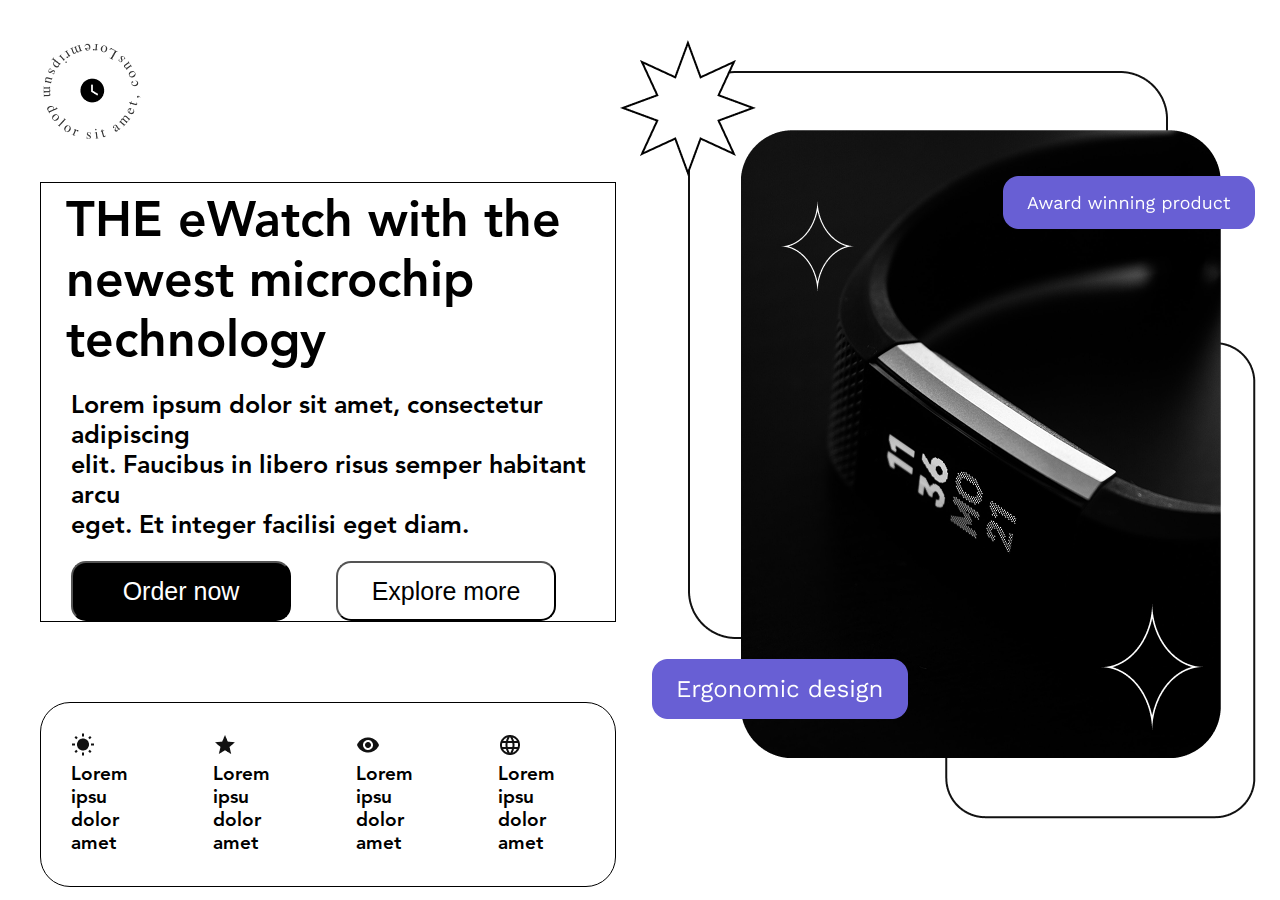
==== views/index.html @ 86c93e52 "feat: :construction: Ui in process" ====
<!DOCTYPE html>
<html lang="en">
<head>
    <meta charset="UTF-8">
    <meta name="viewport" content="width=device-width, initial-scale=1.0">
    <link rel="stylesheet" href="/css/style.css">
    <title>Document</title>
</head>
<body> 
    <header class="div_head">
        <div class="div_circle">
            <img src="/sotrage/img/Font circle.png" alt="">
        </div>
        <div class="div_txt">
            <h1>THE eWatch with the newest microchip technology</h1>
            <br>
            <p>Lorem ipsum dolor sit amet, consectetur adipiscing <br>elit. Faucibus in libero risus semper habitant arcu <br>eget. Et integer facilisi eget diam.</p>
            <br>
            <button class="div_button">
            Order now</button>
            <button class="div_button2">
            Explore more</button>
        </div>
        <main>
            <section class="div_img">
                <img src="/sotrage/img/Image group.png" alt="">
            </section>
            <section>
                <div class="div_table">
                    <div class="div_sol">
                        <img src="/sotrage/img/Icons.png" alt="">
                        <p>Lorem ipsu dolor amet</p>
                    </div>
                    <div class="div_star">
                        <img src="/sotrage/img/Icons (1).png" alt="">
                        <p>Lorem ipsu dolor amet</p>
                    </div>
                    <div class="div_eye">
                        <img src="/sotrage/img/Icons (2).png" alt="">
                        <p>Lorem ipsu dolor amet</p>
                    </div>
                    <div class="div_sol">
                        <img src="/sotrage/img/Icons (4).png" alt="">
                        <p>Lorem ipsu dolor amet</p>
                    </div>
                </div>
            </section>

        </main>
    </header>
</body>
</html>
---- css/style.css ----
@import url(/css/varialbles.css);

*{
    padding: 0;
    margin: 0;
    box-sizing: border-box;
}

body{
    font-family: "heavy";
}
header{
}


.div_circle{
    /* background-color: blue; */
    display: flex;
    margin: 40px;
    width: 8%;
}

.div_txt{
    border: 1px solid black;
    padding-left: 10px;
    padding-top: 10px;
    padding-right: 10px;
    padding-bottom: 0px;
    width: 45%;
    /* background-color: red; */
    margin: 40px;
}
.div_txt h1{
    padding-left: 15px;
    font-size: 50px;
}
.div_txt p{
    padding-left: 20px;
    font-size: 25px;
}
.div_button{
    margin-left: 20px;
    color:  #FFFFFF;
    border-radius: 15px;
    height: 60px;
    width: 220px;
    background-color: black;
    font-size: 25px; margin-right: 20px;
}
.div_button2{
    margin-left: 20px;
    border-radius: 15px;
    height: 60px;
    width: 220px;
    background-color: #FFFFFF;
    color: black;
    font-size: 25px;
}
.div_img{
    width: 50%;
    /* background-color: green; */
    display: flex;
    position: absolute;
    left: 620px;
    top: 40px;
}
.div_table{
    font-size: 19px;
    margin-top: 80px;
    padding: 30px;
    display: flex;
    align-items: center;
    border-radius: 30px;
    margin-left: 40px;
    width: 45%;
    border: 1px solid black;
    gap: 55px;
}
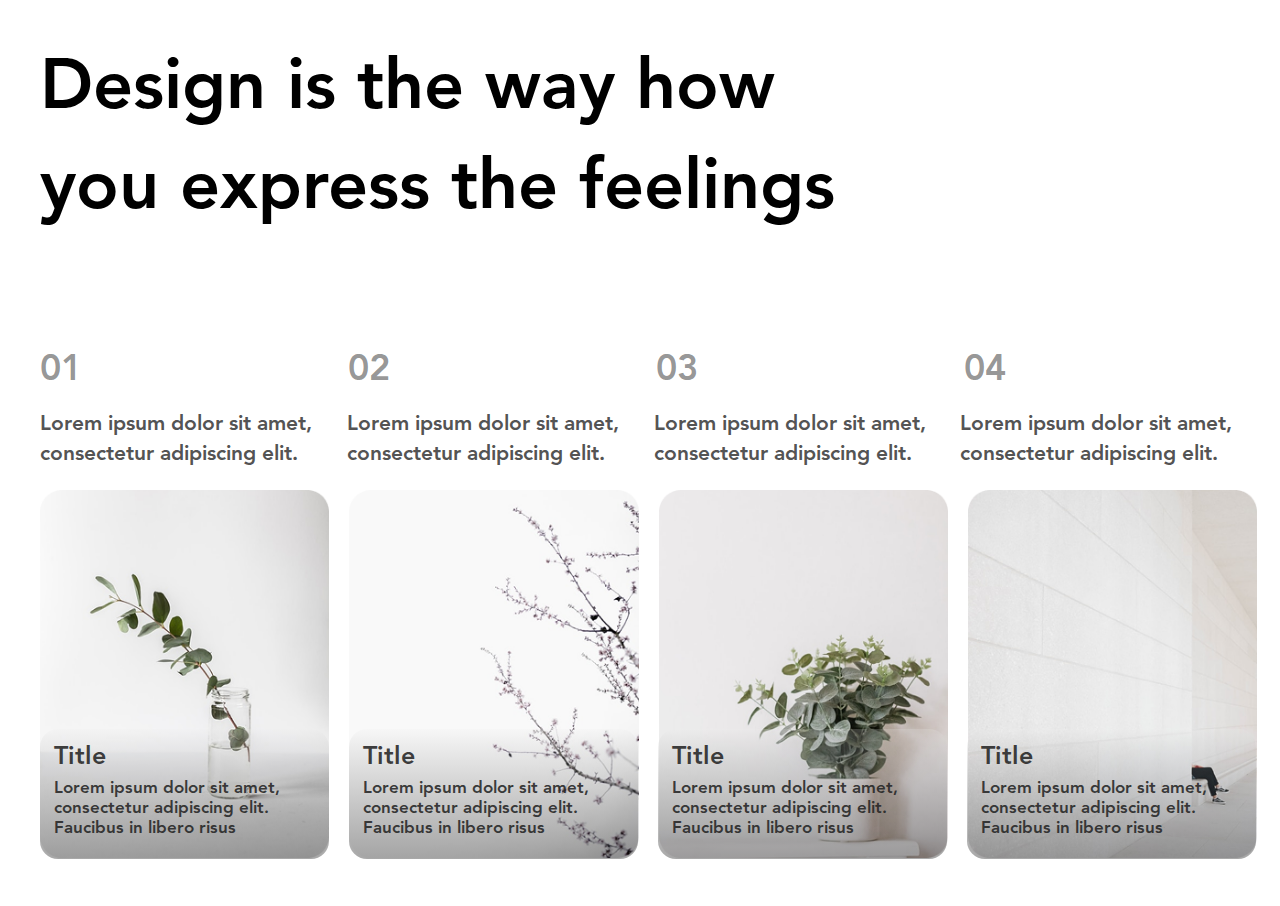
==== commit a3adab08: "feat: :construction: Ui in construction" ====
--- a/views/index.html
+++ b/views/index.html
@@ -6,47 +6,59 @@
     <link rel="stylesheet" href="/css/style.css">
     <title>Document</title>
 </head>
-<body> 
-    <header class="div_head">
-        <div class="div_circle">
-            <img src="/sotrage/img/Font circle.png" alt="">
+<body>
+    <header>
+        <div class="title">
+            <h1>
+                Design is the way how you express the feelings            </h1>
         </div>
-        <div class="div_txt">
-            <h1>THE eWatch with the newest microchip technology</h1>
-            <br>
-            <p>Lorem ipsum dolor sit amet, consectetur adipiscing <br>elit. Faucibus in libero risus semper habitant arcu <br>eget. Et integer facilisi eget diam.</p>
-            <br>
-            <button class="div_button">
-            Order now</button>
-            <button class="div_button2">
-            Explore more</button>
+    </header>
+    <main>
+        <div class="numbers">
+            <h2>01</h2>
+            <h2>02</h2>
+            <h2>03</h2>
+            <h2>04</h2>
         </div>
-        <main>
-            <section class="div_img">
-                <img src="/sotrage/img/Image group.png" alt="">
-            </section>
-            <section>
-                <div class="div_table">
-                    <div class="div_sol">
-                        <img src="/sotrage/img/Icons.png" alt="">
-                        <p>Lorem ipsu dolor amet</p>
-                    </div>
-                    <div class="div_star">
-                        <img src="/sotrage/img/Icons (1).png" alt="">
-                        <p>Lorem ipsu dolor amet</p>
-                    </div>
-                    <div class="div_eye">
-                        <img src="/sotrage/img/Icons (2).png" alt="">
-                        <p>Lorem ipsu dolor amet</p>
-                    </div>
-                    <div class="div_sol">
-                        <img src="/sotrage/img/Icons (4).png" alt="">
-                        <p>Lorem ipsu dolor amet</p>
-                    </div>
-                </div>
-            </section>
-
-        </main>
-    </header>
+        <div class="text">
+            <p>Lorem ipsum dolor sit amet, consectetur adipiscing elit.</p>
+            <p>Lorem ipsum dolor sit amet, consectetur adipiscing elit.</p>
+            <p>Lorem ipsum dolor sit amet, consectetur adipiscing elit.</p>
+            <p>Lorem ipsum dolor sit amet, consectetur adipiscing elit.</p>
+        </div>
+        <div class="image">
+            <img src="/sotrage/img/Frame 14176 (1).png" alt="">
+            <img src="/sotrage/img/Frame 14176 (2).png" alt="">
+            <img src="/sotrage/img/Frame 14176 (3).png" alt="">
+            <img src="/sotrage/img/Frame 14176 (4).png" alt="">
+        </div>
+            <section class="text_container">
+            <div class="item">
+                <h1>Title</h1>
+                <p>
+                Lorem ipsum dolor sit amet, consectetur adipiscing elit. Faucibus in libero risus
+                </p>
+            </div>
+            <div class="item">
+                <h1>Title</h1>
+                <p>
+                Lorem ipsum dolor sit amet, consectetur adipiscing elit. Faucibus in libero risus
+                </p>
+            </div>
+            <div class="item">
+                <h1>Title</h1>
+                <p>
+                Lorem ipsum dolor sit amet, consectetur adipiscing elit. Faucibus in libero risus
+                </p>
+            </div>
+            <div class="item">
+                <h1>Title</h1>
+                <p>
+                Lorem ipsum dolor sit amet, consectetur adipiscing elit. Faucibus in libero risus
+                </p>
+            </div>
+        </section>
+    </main>
+    
 </body>
 </html>--- a/css/style.css
+++ b/css/style.css
@@ -1,4 +1,4 @@
-@import url(/css/varialbles.css);
+@import url('/css/varialbles.css');
 
 *{
     padding: 0;
@@ -6,73 +6,97 @@
     box-sizing: border-box;
 }
 
-body{
-    font-family: "heavy";
-}
 header{
 }
-
-
-.div_circle{
-    /* background-color: blue; */
-    display: flex;
-    margin: 40px;
-    width: 8%;
+body {
+    font-family: "heavy", sans-serif;
 }
 
-.div_txt{
-    border: 1px solid black;
-    padding-left: 10px;
-    padding-top: 10px;
-    padding-right: 10px;
-    padding-bottom: 0px;
-    width: 45%;
-    /* background-color: red; */
-    margin: 40px;
-}
-.div_txt h1{
-    padding-left: 15px;
-    font-size: 50px;
-}
-.div_txt p{
-    padding-left: 20px;
-    font-size: 25px;
-}
-.div_button{
-    margin-left: 20px;
-    color:  #FFFFFF;
-    border-radius: 15px;
-    height: 60px;
-    width: 220px;
-    background-color: black;
-    font-size: 25px; margin-right: 20px;
-}
-.div_button2{
-    margin-left: 20px;
-    border-radius: 15px;
-    height: 60px;
-    width: 220px;
-    background-color: #FFFFFF;
-    color: black;
-    font-size: 25px;
-}
-.div_img{
-    width: 50%;
-    /* background-color: green; */
+.title{
+    font-size: 35px;
+    font-weight: 200;
+    line-height: 100px;
     display: flex;
     position: absolute;
-    left: 620px;
     top: 40px;
+    width: 68%;
+    left: 40px;
+    /* background-color: cyan; */
 }
-.div_table{
-    font-size: 19px;
-    margin-top: 80px;
-    padding: 30px;
+.text{
+    font-size: 21px;
+    font-weight: 500;
     display: flex;
-    align-items: center;
-    border-radius: 30px;
-    margin-left: 40px;
-    width: 45%;
-    border: 1px solid black;
-    gap: 55px;
+    line-height: 30px;
+    position: absolute;
+    width: 94.3%;
+    top: 410px;
+    left: 40px;
+    flex-direction: row;
+    gap: 20px;
+    color: #252525cb;
+    /* background-color: blue; */
+}
+
+.numbers{
+    font-weight: 100;
+    font-size: 24px;
+    display: flex;
+    position: absolute;
+    top: 350px;
+    left: 40px;
+    flex-direction: row;
+    gap: 266px;
+    color: #2525257b;
+    /* background-color: yellowgreen; */
+}
+
+.image{
+    display: flex;
+    flex-direction: row;
+    gap: 20px;
+    position: absolute;
+    top: 490px;
+    left: 40px;
+    flex-direction: row;
+    padding-bottom: 48px;
+}
+
+.image img{
+    height: 368px;
+}
+
+.text_container{
+    width: 95%;
+    height: 130px;
+    position: absolute;
+    top: 729px;
+    left: 40px;
+    display: flex;
+    flex-direction: row;
+    gap: 20px;
+    /* background-color: springgreen; */
+}
+
+.item{
+    border-radius: 18px;
+    justify-content: center;
+    background: linear-gradient(var(--color-1) 0%, var(--color-2))
+}
+
+.item h1{
+    color: var(--color-3);
+    font-size: 25px;
+    font-weight: 300;
+    padding-left: 5%;
+    padding-top: 5%;
+}
+
+.item p{
+    line-height: 20px;
+    color: var(--color-3);
+    font-weight: 300;
+    font-size: 16.99px;
+    padding-left: 5%;
+    padding-top: 2%;
 }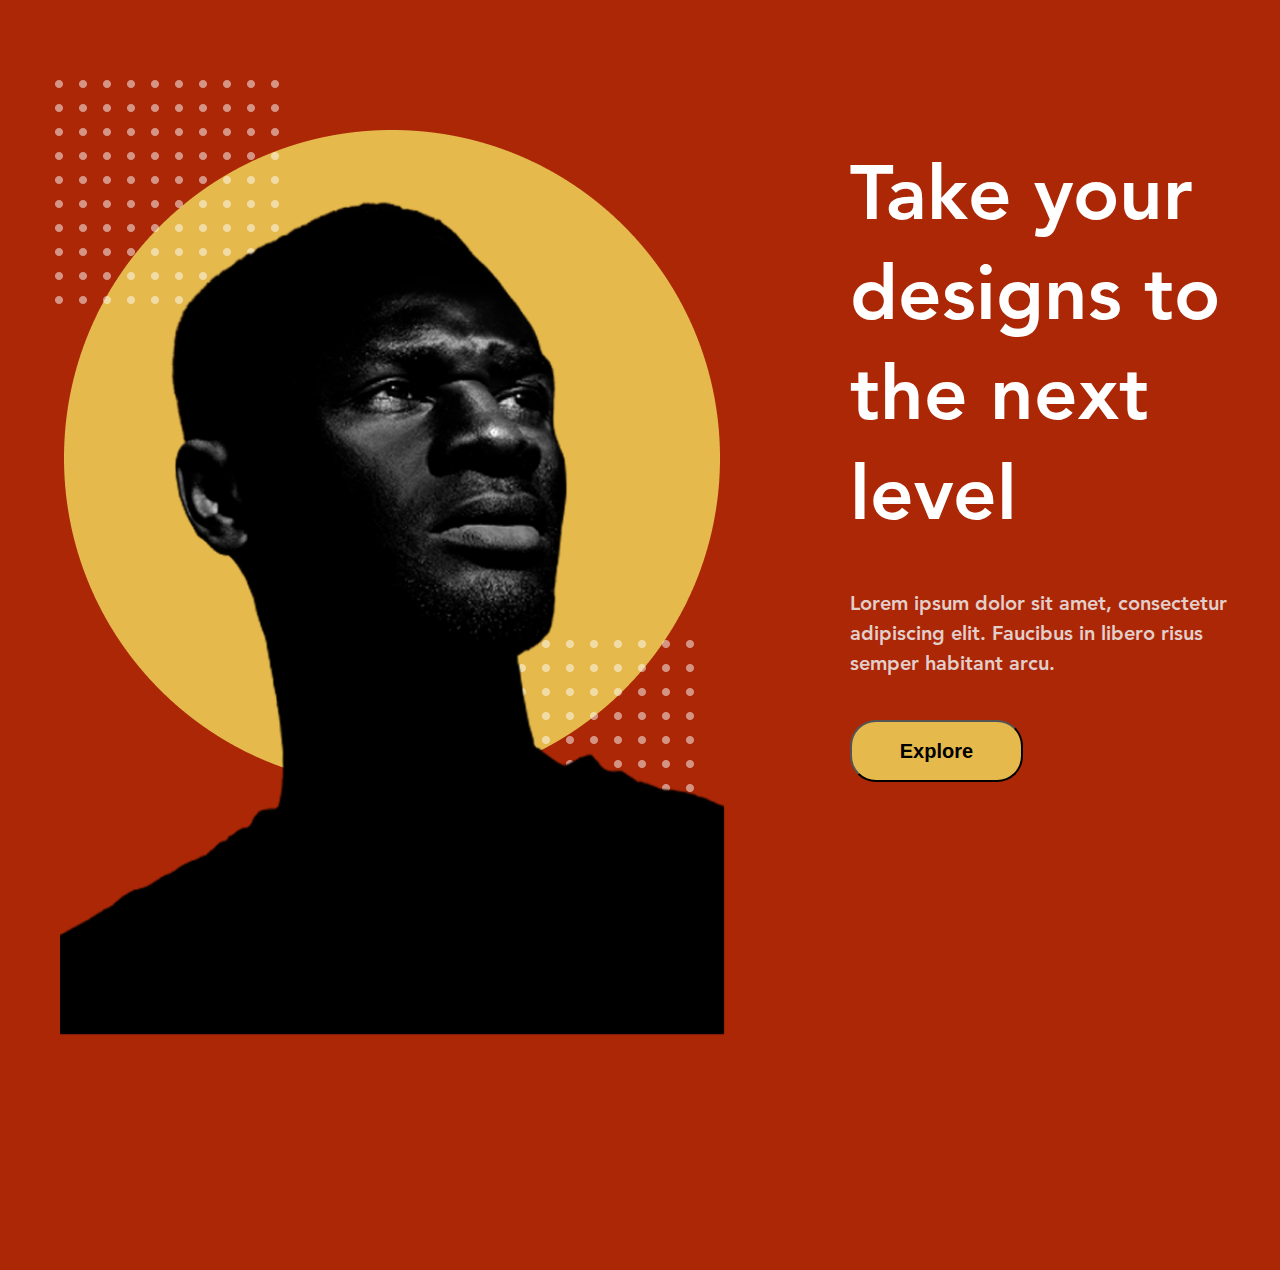
==== commit fe3df75d: "feat: :construction: In porcess" ====
--- a/views/index.html
+++ b/views/index.html
@@ -8,57 +8,28 @@
 </head>
 <body>
     <header>
-        <div class="title">
-            <h1>
-                Design is the way how you express the feelings            </h1>
-        </div>
+        <section class="text">
+            <h1>Take your designs to the next level</h1>
+            <p>Lorem ipsum dolor sit amet, consectetur adipiscing elit. Faucibus in libero risus semper habitant arcu.</p>
+            <button>Explore</button>
+        </section>
     </header>
+
     <main>
-        <div class="numbers">
-            <h2>01</h2>
-            <h2>02</h2>
-            <h2>03</h2>
-            <h2>04</h2>
-        </div>
-        <div class="text">
-            <p>Lorem ipsum dolor sit amet, consectetur adipiscing elit.</p>
-            <p>Lorem ipsum dolor sit amet, consectetur adipiscing elit.</p>
-            <p>Lorem ipsum dolor sit amet, consectetur adipiscing elit.</p>
-            <p>Lorem ipsum dolor sit amet, consectetur adipiscing elit.</p>
-        </div>
-        <div class="image">
-            <img src="/sotrage/img/Frame 14176 (1).png" alt="">
-            <img src="/sotrage/img/Frame 14176 (2).png" alt="">
-            <img src="/sotrage/img/Frame 14176 (3).png" alt="">
-            <img src="/sotrage/img/Frame 14176 (4).png" alt="">
-        </div>
-            <section class="text_container">
-            <div class="item">
-                <h1>Title</h1>
-                <p>
-                Lorem ipsum dolor sit amet, consectetur adipiscing elit. Faucibus in libero risus
-                </p>
+        <section class="images">
+            <div class="nigga">
+                <img src="/sotrage/img/negro.png" alt="">
             </div>
-            <div class="item">
-                <h1>Title</h1>
-                <p>
-                Lorem ipsum dolor sit amet, consectetur adipiscing elit. Faucibus in libero risus
-                </p>
+            <div class="p1">
+                <img src="/sotrage/img/pattern (2).png" alt="">
             </div>
-            <div class="item">
-                <h1>Title</h1>
-                <p>
-                Lorem ipsum dolor sit amet, consectetur adipiscing elit. Faucibus in libero risus
-                </p>
+            <div class="p2">
+                <img src="/sotrage/img/pattern (3).png" alt="">
             </div>
-            <div class="item">
-                <h1>Title</h1>
-                <p>
-                Lorem ipsum dolor sit amet, consectetur adipiscing elit. Faucibus in libero risus
-                </p>
+            <div class="circle">
+                <img src="/sotrage/img/Ellipse bg.png" alt="">
             </div>
         </section>
     </main>
-    
 </body>
 </html>--- a/css/style.css
+++ b/css/style.css
@@ -10,93 +10,69 @@
 }
 body {
     font-family: "heavy", sans-serif;
+    background-color: var(--color-4);
 }
 
-.title{
-    font-size: 35px;
-    font-weight: 200;
+.text{
+    display: flex;
+    flex-direction: column;
+    gap: 40px;
+    position: absolute;
+    top: 150px;
+    left: 850px;
+    /* background-color: blue; */
+    width: 30%;
+}
+
+.text h1{
+    font-weight: 900;
     line-height: 100px;
+    font-size: 76px;
+    color: var(--color-5);
+}
+
+.text p{
+    line-height: 30px;
+    color: var(--color-1);
+    font-size: 20px;
+}
+
+.text button{
+    font-weight:600;
+    font-size: 20px;
+    background-color: var(--color-6);
+    width: 45%;
+    border-radius: 26px;
+    height: 62px;
+}
+
+.nigga {
+    position: absolute;
     display: flex;
-    position: absolute;
-    top: 40px;
-    width: 68%;
-    left: 40px;
-    /* background-color: cyan; */
-}
-.text{
-    font-size: 21px;
-    font-weight: 500;
-    display: flex;
-    line-height: 30px;
-    position: absolute;
-    width: 94.3%;
-    top: 410px;
-    left: 40px;
-    flex-direction: row;
-    gap: 20px;
-    color: #252525cb;
+    top: 180px;
+    left: 60px;
+    height: 95%;
+    z-index: 1;
     /* background-color: blue; */
 }
 
-.numbers{
-    font-weight: 100;
-    font-size: 24px;
-    display: flex;
+.p1{
     position: absolute;
-    top: 350px;
-    left: 40px;
-    flex-direction: row;
-    gap: 266px;
-    color: #2525257b;
-    /* background-color: yellowgreen; */
+    height: 70%;
+    left: 55px;
+    top: 80px;
+
 }
 
-.image{
-    display: flex;
-    flex-direction: row;
-    gap: 20px;
+.p2{
     position: absolute;
-    top: 490px;
-    left: 40px;
-    flex-direction: row;
-    padding-bottom: 48px;
+    height: 70%;
+    top: 640px;
+    left: 470px;
 }
 
-.image img{
-    height: 368px;
-}
-
-.text_container{
-    width: 95%;
-    height: 130px;
-    position: absolute;
-    top: 729px;
-    left: 40px;
-    display: flex;
-    flex-direction: row;
-    gap: 20px;
-    /* background-color: springgreen; */
-}
-
-.item{
-    border-radius: 18px;
-    justify-content: center;
-    background: linear-gradient(var(--color-1) 0%, var(--color-2))
-}
-
-.item h1{
-    color: var(--color-3);
-    font-size: 25px;
-    font-weight: 300;
+.circle img{
+    padding-top: 130px;
     padding-left: 5%;
-    padding-top: 5%;
-}
-
-.item p{
-    line-height: 20px;
-    color: var(--color-3);
-    font-weight: 300;
-    font-size: 16.99px;
-    padding-left: 5%;
-    padding-top: 2%;
+    
 }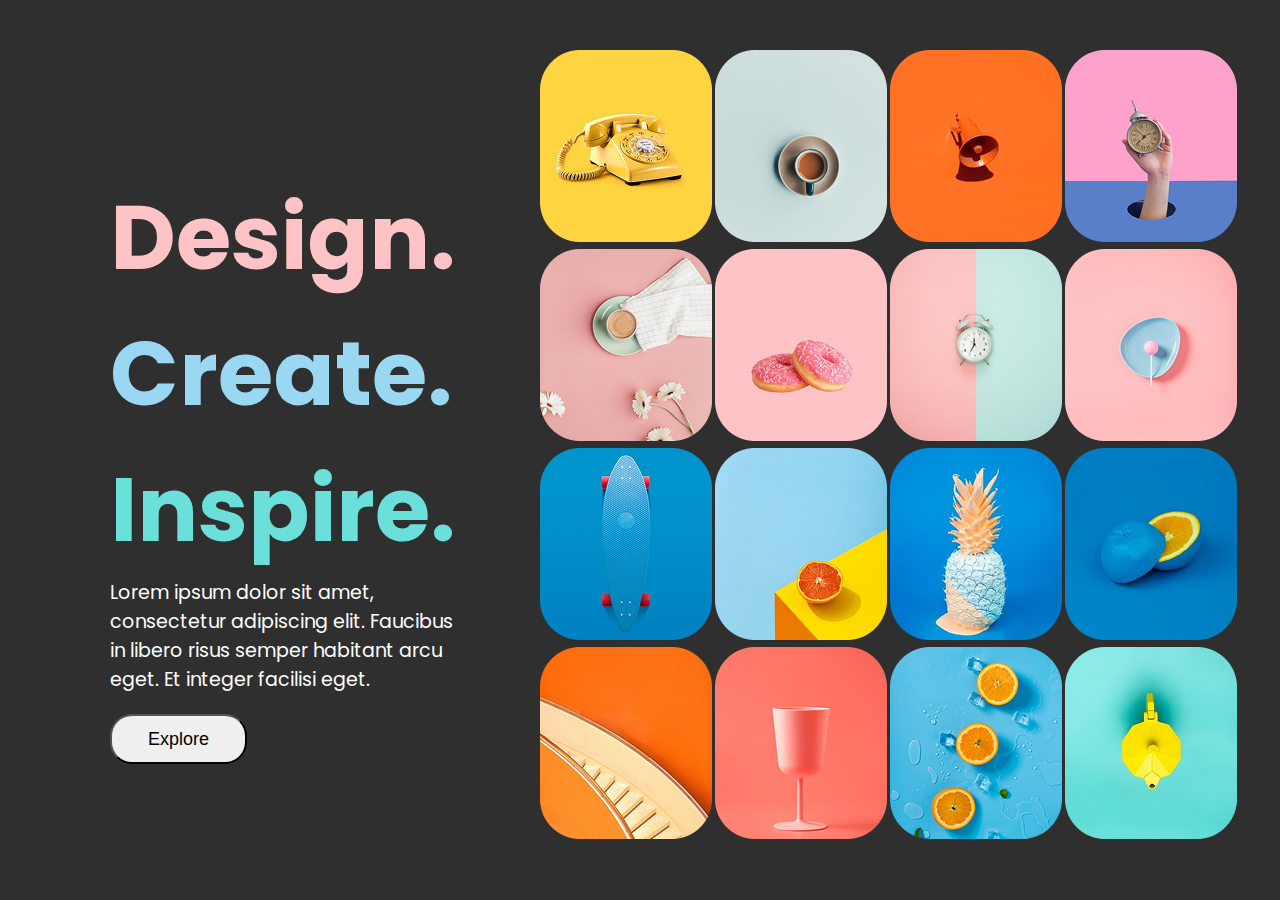
==== commit a3e433b6: "feat: :construction: UI in construction" ====
--- a/views/index.html
+++ b/views/index.html
@@ -8,27 +8,38 @@
 </head>
 <body>
     <header>
-        <section class="text">
-            <h1>Take your designs to the next level</h1>
-            <p>Lorem ipsum dolor sit amet, consectetur adipiscing elit. Faucibus in libero risus semper habitant arcu.</p>
+        <section class="titles">
+            <div class="title1"><h1>Design.</h1></div>         
+            <div class="title2"><h1>Create.</h1></div>
+            <div class="title3"><h1>Inspire.</h1></div>
+        </section>
+        <div class="Gcontent">
+            <p>Lorem ipsum dolor sit amet, consectetur adipiscing elit. Faucibus in libero risus semper habitant arcu eget. Et integer facilisi eget.</p>
             <button>Explore</button>
-        </section>
+        </div>
     </header>
-
     <main>
         <section class="images">
-            <div class="nigga">
-                <img src="/sotrage/img/negro.png" alt="">
-            </div>
-            <div class="p1">
-                <img src="/sotrage/img/pattern (2).png" alt="">
-            </div>
-            <div class="p2">
-                <img src="/sotrage/img/pattern (3).png" alt="">
-            </div>
-            <div class="circle">
-                <img src="/sotrage/img/Ellipse bg.png" alt="">
-            </div>
+            <div class="C1"></div>
+                <img src="/sotrage/img/1.png" alt="">
+                <img src="/sotrage/img/2.png" alt="">
+                <img src="/sotrage/img/3.png" alt="">
+                <img src="/sotrage/img/4.png" alt="">
+            <div class="C2"></div>
+                <img src="/sotrage/img/5.png   " alt="">
+                <img src="/sotrage/img/6.png" alt="">
+                <img src="/sotrage/img/7.png" alt="">
+                <img src="/sotrage/img/8.png" alt="">
+            <div class="C3"></div>
+                <img src="/sotrage/img/9.png" alt="">
+                <img src="/sotrage/img/10.png" alt="">
+                <img src="/sotrage/img/11.png" alt="">
+                <img src="/sotrage/img/12.png" alt="">
+            <div class="C4"></div>
+                <img src="/sotrage/img/13.png" alt="">
+                <img src="/sotrage/img/14.png" alt="">
+                <img src="/sotrage/img/15.png" alt="">
+                <img src="/sotrage/img/16.png" alt="">
         </section>
     </main>
 </body>
--- a/css/style.css
+++ b/css/style.css
@@ -7,72 +7,84 @@
 }
 
 header{
+    position: absolute;
+    top: 170px;
+    left: 110px;
 }
 body {
     font-family: "heavy", sans-serif;
-    background-color: var(--color-4);
+    background-color: var(--color-7);
 }
 
-.text{
-    display: flex;
-    flex-direction: column;
-    gap: 40px;
+.images{
     position: absolute;
-    top: 150px;
-    left: 850px;
-    /* background-color: blue; */
-    width: 30%;
-}
-
-.text h1{
-    font-weight: 900;
-    line-height: 100px;
-    font-size: 76px;
-    color: var(--color-5);
-}
-
-.text p{
-    line-height: 30px;
-    color: var(--color-1);
-    font-size: 20px;
-}
-
-.text button{
-    font-weight:600;
-    font-size: 20px;
-    background-color: var(--color-6);
-    width: 45%;
-    border-radius: 26px;
-    height: 62px;
-}
-
-.nigga {
-    position: absolute;
-    display: flex;
-    top: 180px;
-    left: 60px;
-    height: 95%;
-    z-index: 1;
-    /* background-color: blue; */
-}
-
-.p1{
-    position: absolute;
-    height: 70%;
-    left: 55px;
-    top: 80px;
+    left: 540px;
+    top: 50px;
+    padding-bottom: 50px;
 
 }
 
-.p2{
+.C1 img{
     position: absolute;
-    height: 70%;
-    top: 640px;
-    left: 470px;
+    display: flex;
+    flex-direction: column;
 }
 
-.circle img{
-    padding-top: 130px;
-    padding-left: 5%;
-    
+.C2 img{
+    display: flex;
+    flex-direction: column;
+    position: absolute;
+
+}
+
+.C3 img{
+    display: flex;
+    flex-direction: column;
+    position: absolute;
+
+}
+
+.C4 img{
+    display: flex;
+    flex-direction: column;
+    position: absolute;
+
+}
+
+.titles{
+    font-weight: 700;
+    font-size: 45px;
+    display: flex;
+    flex-direction: column;
+}
+
+.title1{
+    color: var(--color-4)
+}
+.title2{
+    color: var(--color-5)
+}
+.title3{
+    color: var(--color-6    )
+}
+
+
+.Gcontent{
+    /* background-color: blue; */
+    display: flex;
+    flex-direction: column;
+    gap: 20px;
+    font-family: "heavy2";
+    font-weight: 100;
+    font-size: 19px;
+    color: var(--color-8);
+    width: 31%;
+}
+
+.Gcontent button{
+    font-size: 18px;
+    height: 50px;
+    border-radius: 22px;
+    width: 137px;
+
 }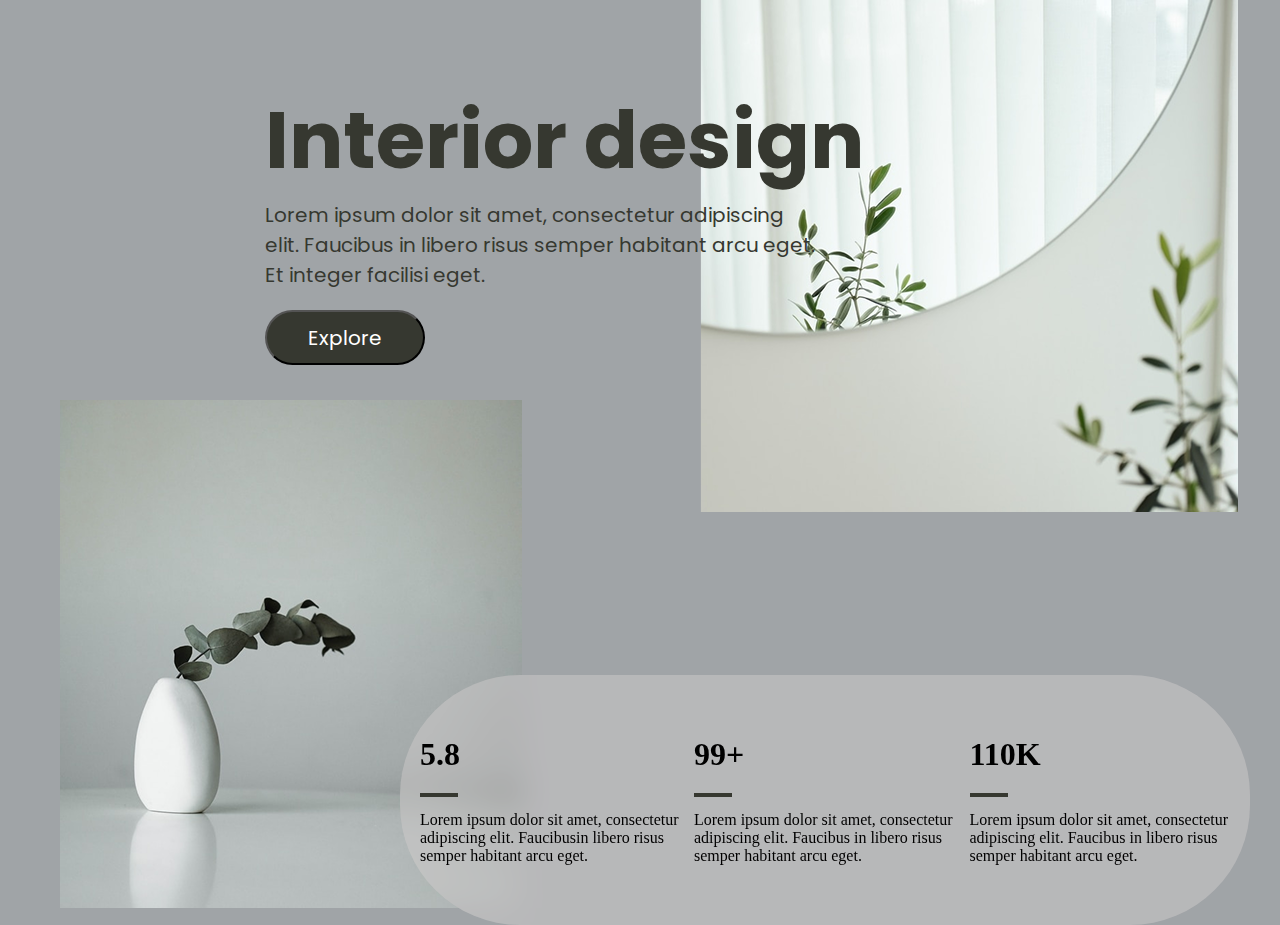
==== commit 8c898d3a: "feat: :construction: UI construction" ====
--- a/views/index.html
+++ b/views/index.html
@@ -8,39 +8,34 @@
 </head>
 <body>
     <header>
-        <section class="titles">
-            <div class="title1"><h1>Design.</h1></div>         
-            <div class="title2"><h1>Create.</h1></div>
-            <div class="title3"><h1>Inspire.</h1></div>
-        </section>
-        <div class="Gcontent">
-            <p>Lorem ipsum dolor sit amet, consectetur adipiscing elit. Faucibus in libero risus semper habitant arcu eget. Et integer facilisi eget.</p>
+        <div class="div_menu">
+            <h1>Interior design</h1>
+            <p>Lorem ipsum dolor sit amet, consectetur adipiscing <br>elit. Faucibus in libero risus semper habitant arcu eget.<br> Et integer facilisi eget.</p>
             <button>Explore</button>
         </div>
-    </header>
-    <main>
-        <section class="images">
-            <div class="C1"></div>
-                <img src="/sotrage/img/1.png" alt="">
-                <img src="/sotrage/img/2.png" alt="">
-                <img src="/sotrage/img/3.png" alt="">
-                <img src="/sotrage/img/4.png" alt="">
-            <div class="C2"></div>
-                <img src="/sotrage/img/5.png   " alt="">
-                <img src="/sotrage/img/6.png" alt="">
-                <img src="/sotrage/img/7.png" alt="">
-                <img src="/sotrage/img/8.png" alt="">
-            <div class="C3"></div>
-                <img src="/sotrage/img/9.png" alt="">
-                <img src="/sotrage/img/10.png" alt="">
-                <img src="/sotrage/img/11.png" alt="">
-                <img src="/sotrage/img/12.png" alt="">
-            <div class="C4"></div>
-                <img src="/sotrage/img/13.png" alt="">
-                <img src="/sotrage/img/14.png" alt="">
-                <img src="/sotrage/img/15.png" alt="">
-                <img src="/sotrage/img/16.png" alt="">
-        </section>
-    </main>
+        <div class="div_img1">
+            <img src="/sotrage/img/Image right.png" alt="">
+        </div>
+        <div class="div_img">
+            <img src="/sotrage/img/Image left.png" alt="">
+        </div>
+        <div class="div_cuadro">
+            <div class="div_cuadro1">
+                <h1>5.8</h1>
+                <img src="/sotrage/img/Rectangle 5.png" alt="">
+                <p>Lorem ipsum dolor sit amet, consectetur adipiscing elit. Faucibusin libero risus semper habitant arcu eget. </p>
+            </div>
+            <div class="div_cuadro2">
+                <h1>99+</h1>
+                <img src="/sotrage/img/Rectangle 5.png" alt="">
+                <p>Lorem ipsum dolor sit amet, consectetur adipiscing elit. Faucibus in libero risus semper habitant arcu eget. </p>
+            </div>
+            <div class="div_cuadro3">
+                <h1>110K</h1>
+                <img src="/sotrage/img/Rectangle 5.png" alt="">
+                <p>Lorem ipsum dolor sit amet, consectetur adipiscing elit. Faucibus in libero risus semper habitant arcu eget. </p>
+            </div>
+        </div>
+    </header>    
 </body>
 </html>--- a/css/style.css
+++ b/css/style.css
@@ -1,90 +1,73 @@
-@import url('/css/varialbles.css');
-
+@import url(/css/varialbles.css);
 *{
     padding: 0;
     margin: 0;
     box-sizing: border-box;
 }
-
-header{
-    position: absolute;
-    top: 170px;
-    left: 110px;
+body{
+    background-color: hsl(240, 0%, 54%);
+    background-color: hsl(202, 4%, 64%) ;
 }
-body {
-    font-family: "heavy", sans-serif;
-    background-color: var(--color-7);
-}
-
-.images{
-    position: absolute;
-    left: 540px;
-    top: 50px;
-    padding-bottom: 50px;
-
-}
-
-.C1 img{
-    position: absolute;
+.div_menu{
+    margin-top: 65px;
+    margin-left: 250px;
     display: flex;
     flex-direction: column;
+    padding: 15px;
+    width: 60%;
+    height: 380px;
 }
-
-.C2 img{
+.div_menu h1{
+    color: #363830;
+    font-family: "heavy";
+    font-size: 80px;
+    font-weight: 1000;
+}
+.div_menu p{
+    color: #363830;
+    font-family: "heavy2";
+    font-size: 20px;
+}
+.div_menu button{
+    font-family: "heavy2";
+    font-size: 20px;
+    color: white;
+    background-color: #363830;
+    width: 160px;
+    height: 55px;
+    border-radius: 45px;
+    margin-top: 20px;
+}
+.div_img1{
+    z-index: -1;
+    left: 700px;
+    top: 0px;
     display: flex;
-    flex-direction: column;
     position: absolute;
-
 }
-
-.C3 img{
+.div_img{
+    z-index: -1;
     display: flex;
-    flex-direction: column;
     position: absolute;
-
+    top: 400px;
+    margin-left: 60px;
 }
-
-.C4 img{
+.div_cuadro{
+    padding: 20px;
+    align-items: center;
+    height: 250px;
+    top: 75%;
+    align-items: center;
     display: flex;
-    flex-direction: column;
     position: absolute;
-
+    margin-left: 400px;
+    gap: 15px;
+    width: 850px;
+    border-radius: 120px;
+    background-color: rgba(212, 208, 208, 0.459); 
+    backdrop-filter: blur(15px);
 }
-
-.titles{
-    font-weight: 700;
-    font-size: 45px;
-    display: flex;
-    flex-direction: column;
-}
-
-.title1{
-    color: var(--color-4)
-}
-.title2{
-    color: var(--color-5)
-}
-.title3{
-    color: var(--color-6    )
-}
-
-
-.Gcontent{
-    /* background-color: blue; */
-    display: flex;
-    flex-direction: column;
-    gap: 20px;
-    font-family: "heavy2";
-    font-weight: 100;
-    font-size: 19px;
-    color: var(--color-8);
-    width: 31%;
-}
-
-.Gcontent button{
-    font-size: 18px;
-    height: 50px;
-    border-radius: 22px;
-    width: 137px;
-
+.div_cuadro img{
+    padding-top: 20px;
+    padding-bottom: 10px;
 }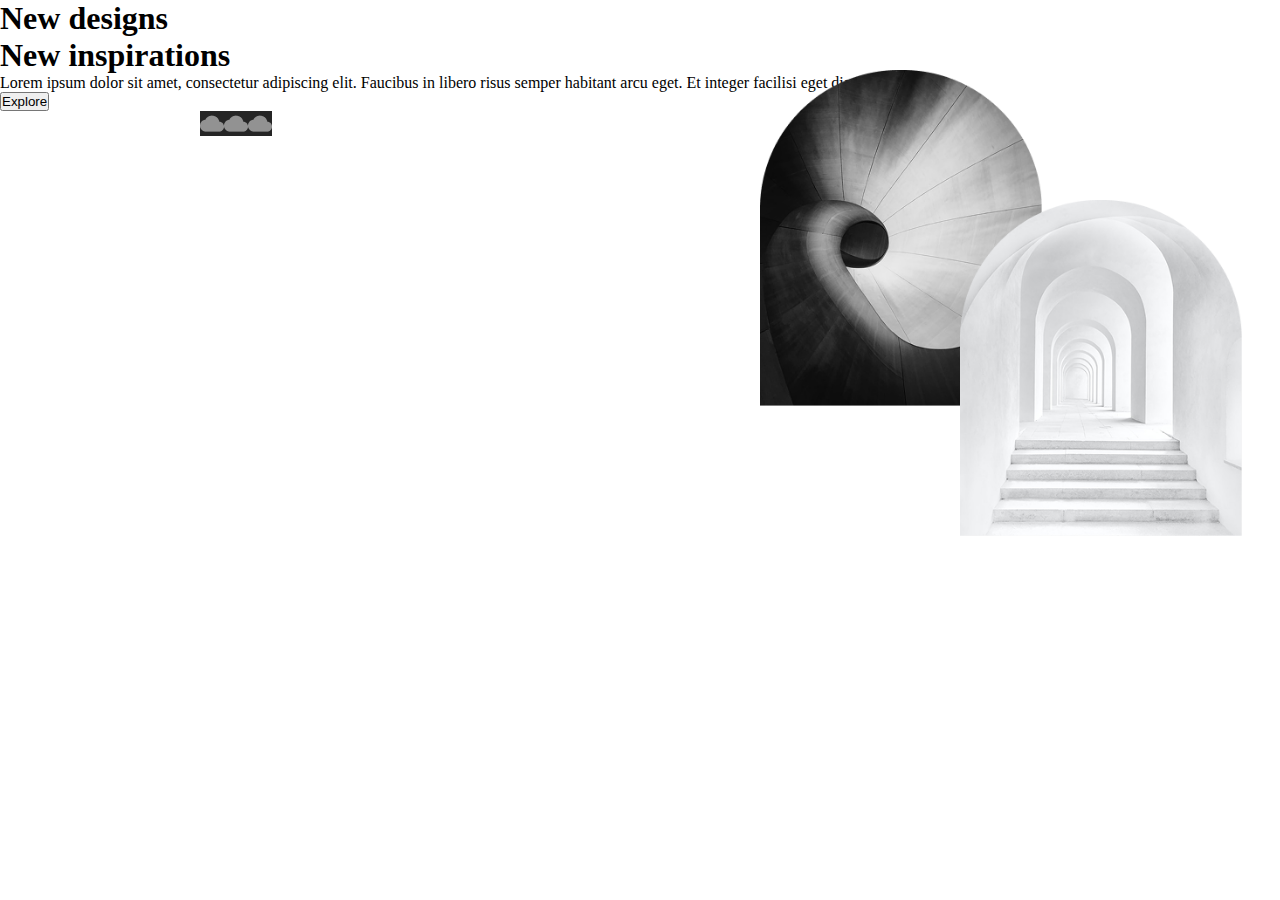
==== commit 38b770cb: "feat: :construction: Ui in process" ====
--- a/views/index.html
+++ b/views/index.html
@@ -8,34 +8,25 @@
 </head>
 <body>
     <header>
-        <div class="div_menu">
-            <h1>Interior design</h1>
-            <p>Lorem ipsum dolor sit amet, consectetur adipiscing <br>elit. Faucibus in libero risus semper habitant arcu eget.<br> Et integer facilisi eget.</p>
-            <button>Explore</button>
-        </div>
-        <div class="div_img1">
-            <img src="/sotrage/img/Image right.png" alt="">
-        </div>
-        <div class="div_img">
-            <img src="/sotrage/img/Image left.png" alt="">
-        </div>
-        <div class="div_cuadro">
-            <div class="div_cuadro1">
-                <h1>5.8</h1>
-                <img src="/sotrage/img/Rectangle 5.png" alt="">
-                <p>Lorem ipsum dolor sit amet, consectetur adipiscing elit. Faucibusin libero risus semper habitant arcu eget. </p>
+        <h1>New designs</h1>
+        <h1>New inspirations</h1>
+        <p>Lorem ipsum dolor sit amet, consectetur adipiscing elit. Faucibus in libero risus semper habitant arcu eget. Et integer facilisi eget diam.</p>
+        <button>Explore</button>
+    </header>
+    <body>
+        <div class="images">
+            <div class="img1">
+                <img src="/sotrage/img/Rectangle 6.png" alt="">
             </div>
-            <div class="div_cuadro2">
-                <h1>99+</h1>
-                <img src="/sotrage/img/Rectangle 5.png" alt="">
-                <p>Lorem ipsum dolor sit amet, consectetur adipiscing elit. Faucibus in libero risus semper habitant arcu eget. </p>
-            </div>
-            <div class="div_cuadro3">
-                <h1>110K</h1>
-                <img src="/sotrage/img/Rectangle 5.png" alt="">
-                <p>Lorem ipsum dolor sit amet, consectetur adipiscing elit. Faucibus in libero risus semper habitant arcu eget. </p>
+            <div class="img2">
+                <img src="/sotrage/img/Rectangle 7.png" alt="">
             </div>
         </div>
-    </header>    
+        <div class="cloud">
+            <img src="/sotrage/img/Cloud.png" alt="">
+            <img src="/sotrage/img/Cloud.png" alt="">
+            <img src="/sotrage/img/Cloud.png" alt="">
+        </div>
+    </body>
 </body>
 </html>--- a/css/style.css
+++ b/css/style.css
@@ -1,73 +1,36 @@
-@import url(/css/varialbles.css);
+@import url('/css/varialbles.css');
+
 *{
     padding: 0;
     margin: 0;
     box-sizing: border-box;
 }
-body{
-    background-color: hsl(240, 0%, 54%);
-    background-color: hsl(202, 4%, 64%) ;
-}
-.div_menu{
-    margin-top: 65px;
-    margin-left: 250px;
-    display: flex;
-    flex-direction: column;
-    padding: 15px;
-    width: 60%;
-    height: 380px;
-}
-.div_menu h1{
-    color: #363830;
-    font-family: "heavy";
-    font-size: 80px;
-    font-weight: 1000;
-}
-.div_menu p{
-    color: #363830;
-    font-family: "heavy2";
-    font-size: 20px;
-}
-.div_menu button{
-    font-family: "heavy2";
-    font-size: 20px;
-    color: white;
-    background-color: #363830;
-    width: 160px;
-    height: 55px;
-    border-radius: 45px;
-    margin-top: 20px;
-}
-.div_img1{
-    z-index: -1;
-    left: 700px;
-    top: 0px;
+
+.cloud {
+    background-color: var(--color-9);
     display: flex;
     position: absolute;
+    he
+    top: 900px;
+    left: 200px; 
 }
-.div_img{
-    z-index: -1;
+
+.img1 img{
+    position: absolute;
+    top: 70px;
+    left: 760px;
     display: flex;
+    width: 22%;
+    height: auto;
+
+}
+
+.img2 img{
     position: absolute;
-    top: 400px;
-    margin-left: 60px;
-}
-.div_cuadro{
-    padding: 20px;
-    align-items: center;
-    height: 250px;
-    top: 75%;
-    align-items: center;
+    top: 200px;
+    left: 960px;
     display: flex;
-    position: absolute;
-    margin-left: 400px;
-    gap: 15px;
-    width: 850px;
-    border-radius: 120px;
-    background-color: rgba(212, 208, 208, 0.459); 
-    backdrop-filter: blur(15px);
-}
-.div_cuadro img{
-    padding-top: 20px;
-    padding-bottom: 10px;
+    width: 22%;
+    height: auto;
+
 }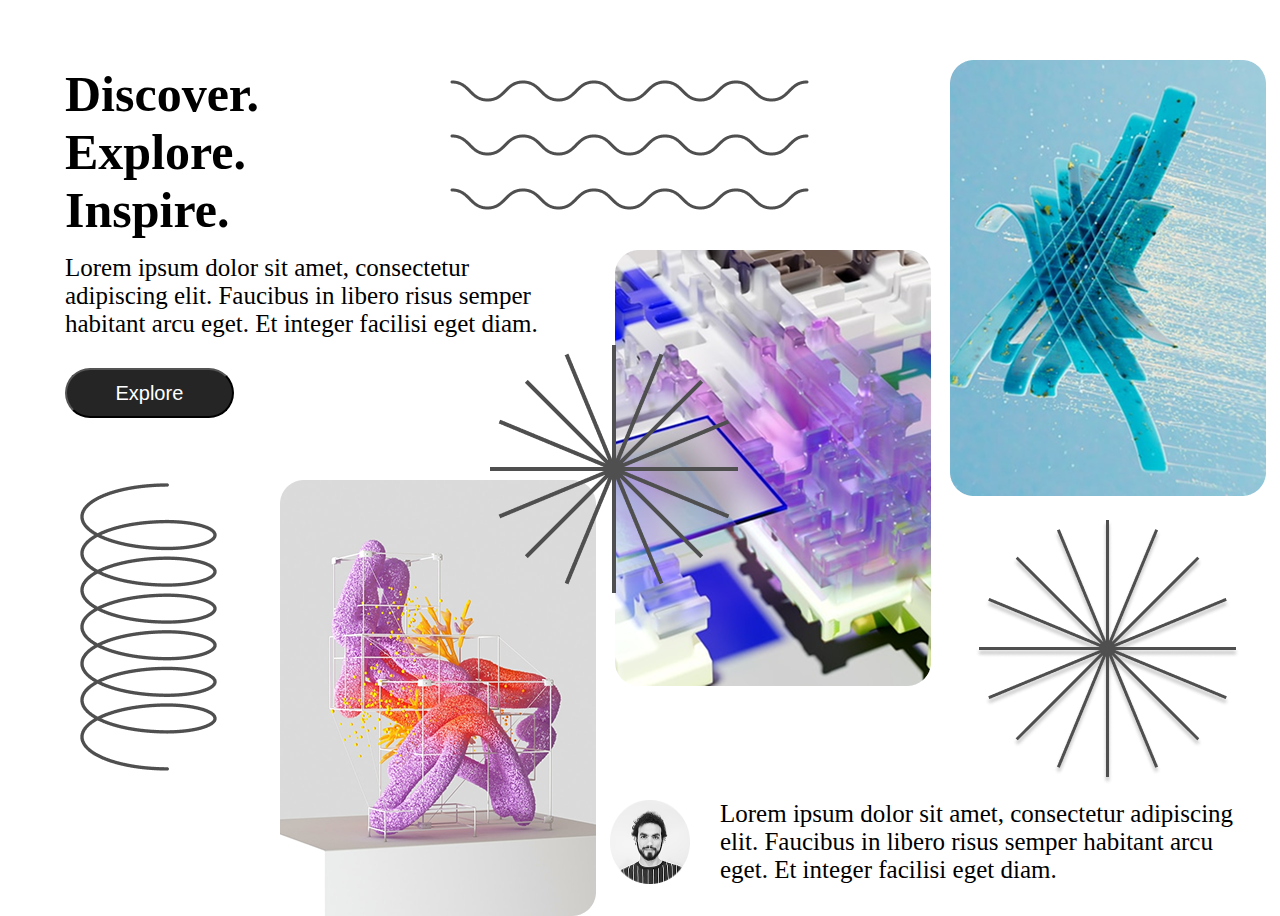
==== commit 2df43069: "feat: :construction: UI in process" ====
--- a/views/index.html
+++ b/views/index.html
@@ -7,26 +7,37 @@
     <title>Document</title>
 </head>
 <body>
-    <header>
-        <h1>New designs</h1>
-        <h1>New inspirations</h1>
+    <div class="div_menu">
+        <h1>Discover.<br>
+            Explore.<br>
+            Inspire.</h1>
+            <p>Lorem ipsum dolor sit amet, consectetur adipiscing elit. Faucibus in libero risus semper habitant arcu eget. Et integer facilisi eget diam.</p>
+            <button>Explore</button>
+    </div>
+    <div class="div_logo">
+        <img src="/sotrage/img/shape wave.png">
+    </div>
+    <div class="div_espiral">
+        <img src="/sotrage/img/Spiral 3.png">
+    </div>
+    <div class="div_superior">
+        <img src="/sotrage/img/Frame 14178.png">
+    </div>
+    <div class="div_medio">
+        <img src="/sotrage/img/Frame 14177.png">
+    </div>
+    <div class="div_bajo">
+        <img src="/sotrage/img/Frame 14176.png">
+    </div>
+    <div class="div_estrella">
+        <img src="/sotrage/img/Dawn.png">
+    </div>
+    <div class="div_estrella2">
+        <img src="/sotrage/img/Dawn (1).png">
+    </div>
+    <div class="div_caja">
+        <img src="/sotrage/img/Ellipse 2.png">
         <p>Lorem ipsum dolor sit amet, consectetur adipiscing elit. Faucibus in libero risus semper habitant arcu eget. Et integer facilisi eget diam.</p>
-        <button>Explore</button>
-    </header>
-    <body>
-        <div class="images">
-            <div class="img1">
-                <img src="/sotrage/img/Rectangle 6.png" alt="">
-            </div>
-            <div class="img2">
-                <img src="/sotrage/img/Rectangle 7.png" alt="">
-            </div>
-        </div>
-        <div class="cloud">
-            <img src="/sotrage/img/Cloud.png" alt="">
-            <img src="/sotrage/img/Cloud.png" alt="">
-            <img src="/sotrage/img/Cloud.png" alt="">
-        </div>
-    </body>
+    </div>
 </body>
 </html>--- a/css/style.css
+++ b/css/style.css
@@ -1,36 +1,82 @@
-@import url('/css/varialbles.css');
+@import url(/css/varialbles.css);
+*{
 
-*{
     padding: 0;
     margin: 0;
     box-sizing: border-box;
 }
 
-.cloud {
-    background-color: var(--color-9);
+.div_menu{
+    width: 40%;
+    margin: 50px;
+    /* background-color: red; */
+    padding: 15px
+}
+.div_menu h1{
+    font-size: 50px;
+}
+.div_menu p{
+    font-size: 25px;
+    padding-top: 15px;
+    padding-bottom: 30px;
+}
+.div_menu button{
+    width: 35%;
+    background-color: #252525;
+    color: white;
+    height: 50px;
+    border-radius: 40px;
+    font-size: 20px;
+}
+.div_logo{
     display: flex;
     position: absolute;
-    he
-    top: 900px;
-    left: 200px; 
+    top: 80px;
+    left: 450px;
 }
-
-.img1 img{
+.div_espiral{
+    display: flex;
     position: absolute;
-    top: 70px;
-    left: 760px;
+    left: 80px;
+    padding-bottom: 50px;
+}
+.div_superior{
     display: flex;
-    width: 22%;
-    height: auto;
-
+    position: absolute;
+    top: 60px;
+    left: 950px;
 }
-
-.img2 img{
+.div_medio{
+    display: flex;
     position: absolute;
-    top: 200px;
-    left: 960px;
+    top: 250px;
+    left: 615px;
+}
+.div_bajo{
     display: flex;
-    width: 22%;
-    height: auto;
-
+    position: absolute;
+    top: 480px;
+    left: 280px;
+}
+.div_estrella{
+    display: flex;
+    position: absolute;
+    top: 345px;
+    left: 490px;
+}
+.div_estrella2{
+    display: flex;
+    position: absolute;
+    top: 520px;
+    left: 975px;
+}
+.div_caja{
+    font-size: 25px;
+    width: 50%;
+    gap: 30px;
+    /* background-color: blue; */
+    display: flex;
+    position: absolute;
+    top: 800px;
+    left: 610px;
 }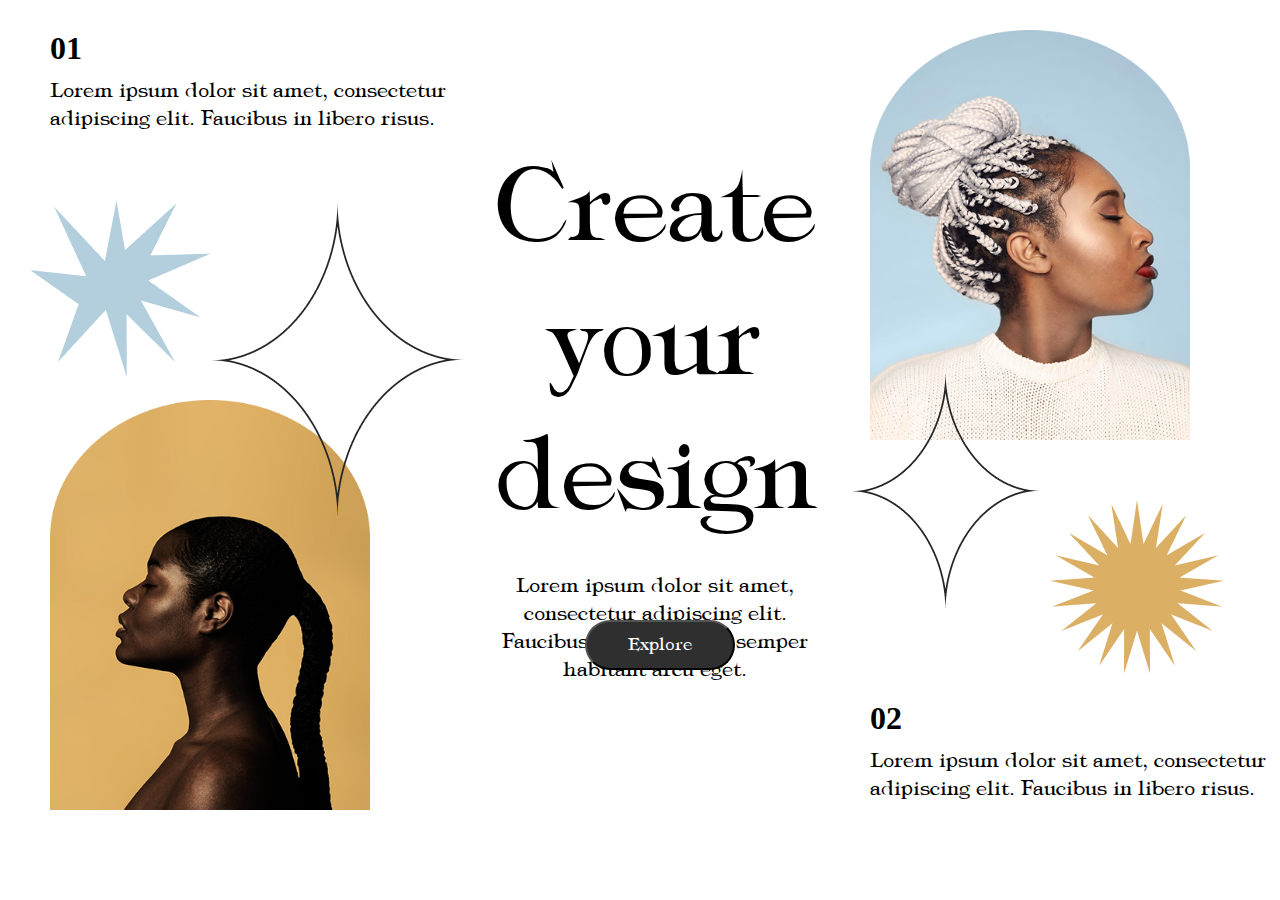
==== commit 913bac41: "feat: :construction: UI construction" ====
--- a/views/index.html
+++ b/views/index.html
@@ -6,38 +6,45 @@
     <link rel="stylesheet" href="/css/style.css">
     <title>Document</title>
 </head>
-<body>
-    <div class="div_menu">
-        <h1>Discover.<br>
-            Explore.<br>
-            Inspire.</h1>
-            <p>Lorem ipsum dolor sit amet, consectetur adipiscing elit. Faucibus in libero risus semper habitant arcu eget. Et integer facilisi eget diam.</p>
+<body>   
+    <header>
+        <section class="content">
+            <h1>Create your design</h1>
+            <p>Lorem ipsum dolor sit amet, consectetur adipiscing elit. Faucibus in libero risus semper habitant arcu eget.</p>
             <button>Explore</button>
-    </div>
-    <div class="div_logo">
-        <img src="/sotrage/img/shape wave.png">
-    </div>
-    <div class="div_espiral">
-        <img src="/sotrage/img/Spiral 3.png">
-    </div>
-    <div class="div_superior">
-        <img src="/sotrage/img/Frame 14178.png">
-    </div>
-    <div class="div_medio">
-        <img src="/sotrage/img/Frame 14177.png">
-    </div>
-    <div class="div_bajo">
-        <img src="/sotrage/img/Frame 14176.png">
-    </div>
-    <div class="div_estrella">
-        <img src="/sotrage/img/Dawn.png">
-    </div>
-    <div class="div_estrella2">
-        <img src="/sotrage/img/Dawn (1).png">
-    </div>
-    <div class="div_caja">
-        <img src="/sotrage/img/Ellipse 2.png">
-        <p>Lorem ipsum dolor sit amet, consectetur adipiscing elit. Faucibus in libero risus semper habitant arcu eget. Et integer facilisi eget diam.</p>
-    </div>
+        </section>
+    </header>
+    <main>
+        <div>
+            <div class="n1">
+                <img src="/sotrage/img/Image bottom.png" alt="">
+            </div>
+            <div class="n2">
+                <img src="/sotrage/img/Image top.png" alt="">
+            </div>
+        </div>
+        <div class="text1">
+            <h1>01</h1>
+            <p>Lorem ipsum dolor sit amet, consectetur adipiscing elit. Faucibus in libero risus.</p>
+        </div>
+        <div class="text2">
+            <h1>02</h1>
+            <p>Lorem ipsum dolor sit amet, consectetur adipiscing elit. Faucibus in libero risus.</p>
+        </div>
+
+        <div class="deco1">
+            <img src="/sotrage/img/Explosion.png" alt="">
+        </div>
+        <div class="deco2">
+            <img src="/sotrage/img/star.png" alt="">
+        </div>
+        <div class="deco3">
+            <img src="/sotrage/img/Star.png" alt="">
+            
+        </div>
+        <div class="deco4">
+            <img src="/sotrage/img/Party.png" alt="">
+        </div>
+    </main>
 </body>
 </html>--- a/css/style.css
+++ b/css/style.css
@@ -1,82 +1,131 @@
-@import url(/css/varialbles.css);
+@import url('/css/varialbles.css');
+
 *{
-
     padding: 0;
     margin: 0;
     box-sizing: border-box;
 }
 
-.div_menu{
-    width: 40%;
-    margin: 50px;
-    /* background-color: red; */
-    padding: 15px
+body {
+    /* font-family: "heavy", sans-serif; */
+    /* background-color: var(--color-7); */
 }
-.div_menu h1{
-    font-size: 50px;
+
+.content{ 
+    
+    display: flex;
+    flex-direction: column;
+    gap: 30px;
+    position: absolute;
+    top: 140px;
+    left: 495px;
+    width: 25%;
+    align-items: center;
+    /* background-image: linear-gradient(  to right, #ee5f5a2f, #b3cfdd6e, #b3cfdd80); */
+
 }
-.div_menu p{
-    font-size: 25px;
-    padding-top: 15px;
-    padding-bottom: 30px;
+.content h1{
+    font-family: "heavy";
+    text-align: center;
+    font-size: 100px;
+    font-weight: 100;
 }
-.div_menu button{
-    width: 35%;
-    background-color: #252525;
-    color: white;
+.content p{
+    line-height: 28px;
+    font-size: 20px;
+    font-family: "heavy";
+    text-align: center  ;
+}
+
+.content button{
+    font-family: "heavy";
+    background-color: var(--color-7);
+    color: var(--color-8);
+    font-size: 17px;
+    position: absolute;
+    top: 480px;
+    left: 90px;
+    border-radius: 40px;
     height: 50px;
-    border-radius: 40px;
-    font-size: 20px;
+    width: 150px;
 }
-.div_logo{
+
+
+.n1 img{
+    top: 400px;
+    left: 50px;
     display: flex;
     position: absolute;
-    top: 80px;
-    left: 450px;
+    height: auto;
+    width: 25%;
 }
-.div_espiral{
+
+.n2 img{
+    top: 30px;
+    left: 870px;
     display: flex;
     position: absolute;
-    left: 80px;
-    padding-bottom: 50px;
+    height: auto;
+    width: 25%;
+    
 }
-.div_superior{
-    display: flex;
-    position: absolute;
-    top: 60px;
-    left: 950px;
-}
-.div_medio{
-    display: flex;
-    position: absolute;
-    top: 250px;
-    left: 615px;
-}
-.div_bajo{
-    display: flex;
-    position: absolute;
-    top: 480px;
-    left: 280px;
-}
-.div_estrella{
-    display: flex;
-    position: absolute;
-    top: 345px;
-    left: 490px;
-}
-.div_estrella2{
-    display: flex;
-    position: absolute;
-    top: 520px;
-    left: 975px;
-}
-.div_caja{
-    font-size: 25px;
-    width: 50%;
-    gap: 30px;
+
+.text1{
     /* background-color: blue; */
     display: flex;
+    flex-direction: column;
+    gap: 10px;
     position: absolute;
-    top: 800px;
-    left: 610px;
+    top: 30px;
+    left: 50px;
+    width: 31%;
+}
+
+.text1 h1{
+ 
+}
+
+.text1 p{
+    font-size: 20px;
+    font-family: "heavy";
+}
+
+
+.text2{
+    display: flex;
+    flex-direction: column;
+    gap: 10px;
+    position: absolute;
+    top: 700px;
+    left: 870px;
+
+}
+
+.text2 p{
+    /* background-color: blue; */
+    font-size: 20px;
+    font-family: "heavy";
+    width: 99%;
+}
+
+.deco1{
+    position: absolute;
+    top: 200px;
+    left: 30px;
+}
+.deco2{
+    position: absolute;
+    top: 200px;
+    left: 210px;
+}
+.deco3{
+    position: absolute;
+    top: 370px;
+    left: 850px;
+}
+.deco4{
+    position: absolute;
+    top: 500px;
+    left: 1050px;
+
 }